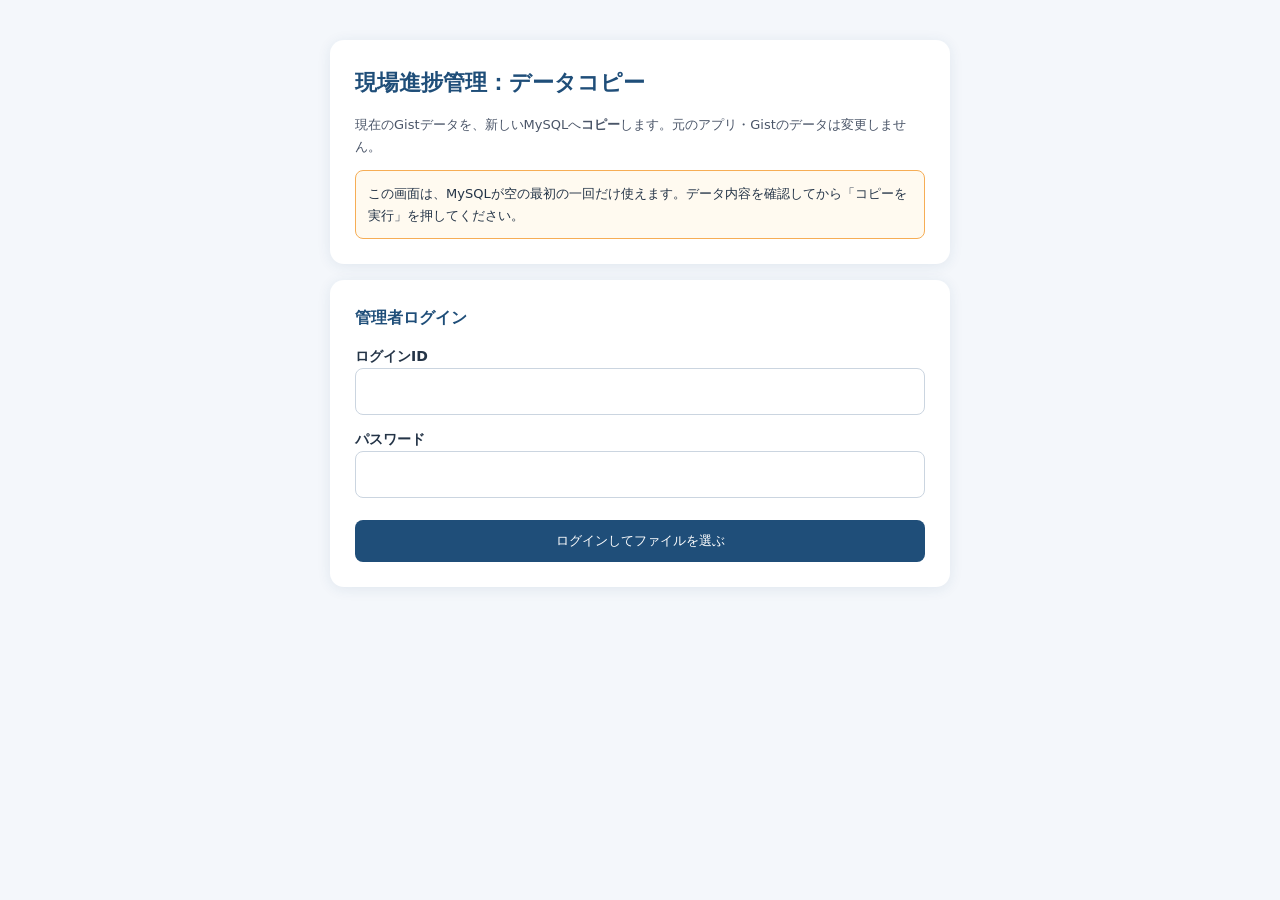
==== migrate.html @ 280b5995 "Add files via upload" ====
<!doctype html>
<html lang="ja">
<meta charset="utf-8">
<meta name="viewport" content="width=device-width,initial-scale=1">
<title>現場進捗管理 — データコピー</title>
<style>
  body{margin:0;background:#f4f7fb;color:#243447;font-family:system-ui,-apple-system,"Yu Gothic",sans-serif;line-height:1.65}
  main{max-width:620px;margin:40px auto;padding:0 18px}
  .card{background:#fff;border-radius:14px;padding:25px;box-shadow:0 2px 14px #1f4e7918;margin-bottom:16px}
  h1{margin:0 0 8px;color:#1f4e79;font-size:22px}h2{font-size:16px;color:#1f4e79;margin-top:0}
  label{display:block;margin:13px 0 4px;font-weight:700;font-size:14px}input{box-sizing:border-box;width:100%;padding:11px;border:1px solid #cbd5e0;border-radius:8px;font:inherit}
  button{margin-top:18px;width:100%;padding:12px;border:0;border-radius:8px;background:#1f4e79;color:#fff;font:700 15px inherit;cursor:pointer}button:disabled{opacity:.55;cursor:wait}
  .note{font-size:13px;color:#4a5568}.warn{background:#fffaf0;border:1px solid #f6ad55;padding:12px;border-radius:8px;font-size:13px}.ok{background:#f0fff4;border:1px solid #9ae6b4;padding:12px;border-radius:8px}.error{background:#fff5f5;border:1px solid #feb2b2;color:#c53030;padding:12px;border-radius:8px}
</style>
<main>
  <div class="card">
    <h1>現場進捗管理：データコピー</h1>
    <p class="note">現在のGistデータを、新しいMySQLへ<strong>コピー</strong>します。元のアプリ・Gistのデータは変更しません。</p>
    <div class="warn">この画面は、MySQLが空の最初の一回だけ使えます。データ内容を確認してから「コピーを実行」を押してください。</div>
  </div>
  <div class="card" id="loginCard">
    <h2>管理者ログイン</h2>
    <label>ログインID<input id="username" autocomplete="username"></label>
    <label>パスワード<input id="password" type="password" autocomplete="current-password"></label>
    <button id="loginButton">ログインしてファイルを選ぶ</button>
    <div id="loginResult"></div>
  </div>
  <div class="card" id="importCard" hidden>
    <h2>コピー元のJSONファイル</h2>
    <p class="note">現在のアプリの「💾 データ保存」で作成したJSONファイルを選択してください。</p>
    <input id="jsonFile" type="file" accept="application/json,.json">
    <div id="fileInfo" class="note"></div>
    <button id="importButton" disabled>コピーを実行</button>
    <div id="importResult"></div>
  </div>
</main>
<script src="pilot-api.js"></script>
<script>
(() => {
  const api = new KanriPilotApi('https://kanri-api.kagunyan.com/public/api/index.php');
  const loginCard=document.getElementById('loginCard'), importCard=document.getElementById('importCard');
  const loginResult=document.getElementById('loginResult'), importResult=document.getElementById('importResult');
  let payload=null;
  const message=(target,text,kind)=>{target.className=kind;target.textContent=text;};
  document.getElementById('loginButton').onclick=async()=>{
    const button=document.getElementById('loginButton');button.disabled=true;loginResult.className='note';loginResult.textContent='';
    try{
      const user=await api.login(document.getElementById('username').value.trim(),document.getElementById('password').value);
      if(user.role!=='admin') throw new Error('データコピーは管理者だけが実行できます。');
      loginCard.hidden=true;importCard.hidden=false;
    }catch(e){message(loginResult,'❌ '+e.message,'error');}finally{button.disabled=false;}
  };
  document.getElementById('jsonFile').onchange=async(e)=>{
    payload=null;document.getElementById('importButton').disabled=true;importResult.textContent='';
    const file=e.target.files[0];if(!file)return;
    try{
      const data=JSON.parse(await file.text());
      if(!Array.isArray(data.sites)||!Array.isArray(data.reports))throw new Error('現場・日報データを含むJSONファイルを選択してください。');
      payload=data;
      document.getElementById('fileInfo').textContent=`確認済み：現場 ${data.sites.length} 件、日報 ${data.reports.length} 件`;
      document.getElementById('importButton').disabled=false;
    }catch(err){message(importResult,'❌ '+err.message,'error');}
  };
  document.getElementById('importButton').onclick=async()=>{
    if(!payload)return;
    if(!confirm(`現場 ${payload.sites.length} 件、日報 ${payload.reports.length} 件を新しいサーバーへコピーします。元のGistは変更しません。実行しますか？`))return;
    const button=document.getElementById('importButton');button.disabled=true;
    try{
      const result=await api.request('/admin/import-gist-snapshot',{method:'POST',headers:{'Content-Type':'application/json'},body:JSON.stringify(payload)});
      message(importResult,`✅ コピー完了：現場 ${result.sites} 件、日報 ${result.reports} 件。試験版ページを再読み込みして確認してください。`,'ok');
    }catch(e){message(importResult,'❌ '+e.message,'error');button.disabled=false;}
  };
})();
</script>
</html>
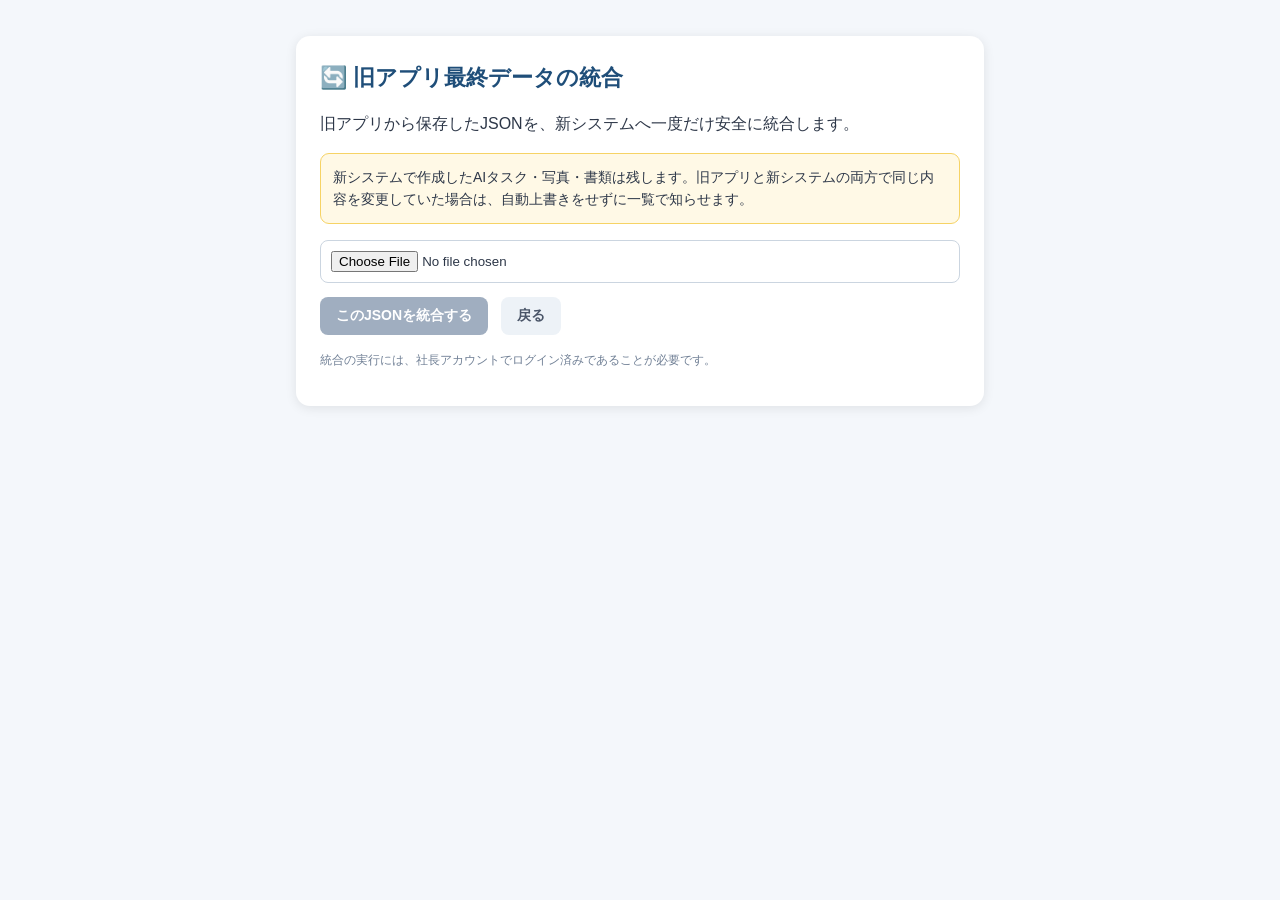
==== commit bce1d9ca: "Add files via upload" ====
--- a/migrate.html
+++ b/migrate.html
@@ -1,75 +1,56 @@
 <!doctype html>
 <html lang="ja">
-<meta charset="utf-8">
-<meta name="viewport" content="width=device-width,initial-scale=1">
-<title>現場進捗管理 — データコピー</title>
-<style>
-  body{margin:0;background:#f4f7fb;color:#243447;font-family:system-ui,-apple-system,"Yu Gothic",sans-serif;line-height:1.65}
-  main{max-width:620px;margin:40px auto;padding:0 18px}
-  .card{background:#fff;border-radius:14px;padding:25px;box-shadow:0 2px 14px #1f4e7918;margin-bottom:16px}
-  h1{margin:0 0 8px;color:#1f4e79;font-size:22px}h2{font-size:16px;color:#1f4e79;margin-top:0}
-  label{display:block;margin:13px 0 4px;font-weight:700;font-size:14px}input{box-sizing:border-box;width:100%;padding:11px;border:1px solid #cbd5e0;border-radius:8px;font:inherit}
-  button{margin-top:18px;width:100%;padding:12px;border:0;border-radius:8px;background:#1f4e79;color:#fff;font:700 15px inherit;cursor:pointer}button:disabled{opacity:.55;cursor:wait}
-  .note{font-size:13px;color:#4a5568}.warn{background:#fffaf0;border:1px solid #f6ad55;padding:12px;border-radius:8px;font-size:13px}.ok{background:#f0fff4;border:1px solid #9ae6b4;padding:12px;border-radius:8px}.error{background:#fff5f5;border:1px solid #feb2b2;color:#c53030;padding:12px;border-radius:8px}
-</style>
-<main>
-  <div class="card">
-    <h1>現場進捗管理：データコピー</h1>
-    <p class="note">現在のGistデータを、新しいMySQLへ<strong>コピー</strong>します。元のアプリ・Gistのデータは変更しません。</p>
-    <div class="warn">この画面は、MySQLが空の最初の一回だけ使えます。データ内容を確認してから「コピーを実行」を押してください。</div>
-  </div>
-  <div class="card" id="loginCard">
-    <h2>管理者ログイン</h2>
-    <label>ログインID<input id="username" autocomplete="username"></label>
-    <label>パスワード<input id="password" type="password" autocomplete="current-password"></label>
-    <button id="loginButton">ログインしてファイルを選ぶ</button>
-    <div id="loginResult"></div>
-  </div>
-  <div class="card" id="importCard" hidden>
-    <h2>コピー元のJSONファイル</h2>
-    <p class="note">現在のアプリの「💾 データ保存」で作成したJSONファイルを選択してください。</p>
-    <input id="jsonFile" type="file" accept="application/json,.json">
-    <div id="fileInfo" class="note"></div>
-    <button id="importButton" disabled>コピーを実行</button>
-    <div id="importResult"></div>
-  </div>
-</main>
-<script src="pilot-api.js"></script>
-<script>
-(() => {
-  const api = new KanriPilotApi('https://kanri-api.kagunyan.com/public/api/index.php');
-  const loginCard=document.getElementById('loginCard'), importCard=document.getElementById('importCard');
-  const loginResult=document.getElementById('loginResult'), importResult=document.getElementById('importResult');
-  let payload=null;
-  const message=(target,text,kind)=>{target.className=kind;target.textContent=text;};
-  document.getElementById('loginButton').onclick=async()=>{
-    const button=document.getElementById('loginButton');button.disabled=true;loginResult.className='note';loginResult.textContent='';
-    try{
-      const user=await api.login(document.getElementById('username').value.trim(),document.getElementById('password').value);
-      if(user.role!=='admin') throw new Error('データコピーは管理者だけが実行できます。');
-      loginCard.hidden=true;importCard.hidden=false;
-    }catch(e){message(loginResult,'❌ '+e.message,'error');}finally{button.disabled=false;}
-  };
-  document.getElementById('jsonFile').onchange=async(e)=>{
-    payload=null;document.getElementById('importButton').disabled=true;importResult.textContent='';
-    const file=e.target.files[0];if(!file)return;
+<head>
+  <meta charset="utf-8">
+  <meta name="viewport" content="width=device-width,initial-scale=1">
+  <title>現場進捗管理・最終データ統合</title>
+  <style>
+    *{box-sizing:border-box}body{margin:0;background:#F4F7FB;color:#2D3748;font-family:-apple-system,BlinkMacSystemFont,"Segoe UI",sans-serif;line-height:1.6}.wrap{max-width:720px;margin:36px auto;padding:0 16px}.card{background:#fff;border-radius:14px;box-shadow:0 2px 12px rgba(0,0,0,.09);padding:24px}.title{color:#1F4E79;font-size:22px;margin:0 0 8px}.notice{background:#FFF9E6;border:1px solid #F6D365;border-radius:9px;padding:12px;margin:16px 0;font-size:14px}.info{display:none;background:#F0F7FF;border:1px solid #90CDF4;border-radius:9px;padding:12px;margin:14px 0;white-space:pre-wrap}.result{display:none;border-radius:9px;padding:12px;margin-top:14px;white-space:pre-wrap}.result.ok{background:#F0FFF4;border:1px solid #9AE6B4;color:#276749}.result.error{background:#FFF5F5;border:1px solid #FEB2B2;color:#C53030}.btn{border:0;border-radius:8px;padding:10px 16px;font-size:14px;font-weight:700;cursor:pointer}.btn-primary{background:#1F4E79;color:#fff}.btn-primary:disabled{background:#A0AEC0;cursor:not-allowed}.btn-secondary{background:#EDF2F7;color:#4A5568;margin-left:8px}input[type=file]{display:block;width:100%;margin:14px 0;padding:10px;border:1px solid #CBD5E0;border-radius:8px;background:#fff}.small{font-size:12px;color:#718096;margin-top:16px}
+  </style>
+</head>
+<body>
+  <main class="wrap"><section class="card">
+    <h1 class="title">🔄 旧アプリ最終データの統合</h1>
+    <p>旧アプリから保存したJSONを、新システムへ一度だけ安全に統合します。</p>
+    <div class="notice">新システムで作成したAIタスク・写真・書類は残します。旧アプリと新システムの両方で同じ内容を変更していた場合は、自動上書きをせずに一覧で知らせます。</div>
+    <input id="json-file" type="file" accept=".json,application/json">
+    <div id="file-info" class="info"></div>
+    <button id="merge-btn" class="btn btn-primary" disabled>このJSONを統合する</button>
+    <button class="btn btn-secondary" onclick="location.href='pilot.html'">戻る</button>
+    <div id="result" class="result"></div>
+    <p class="small">統合の実行には、社長アカウントでログイン済みであることが必要です。</p>
+  </section></main>
+  <script>
+  const API='https://kanri-api.kagunyan.com/public/api/index.php';
+  const TOKEN_KEY='kanri_pilot_access_token';
+  let snapshot=null;
+  const fileInput=document.getElementById('json-file'),info=document.getElementById('file-info'),button=document.getElementById('merge-btn'),result=document.getElementById('result');
+  function showResult(message,ok=false){result.className='result '+(ok?'ok':'error');result.style.display='block';result.textContent=message;}
+  fileInput.addEventListener('change',async()=>{
+    result.style.display='none';snapshot=null;button.disabled=true;info.style.display='none';
+    const file=fileInput.files[0];if(!file)return;
     try{
       const data=JSON.parse(await file.text());
-      if(!Array.isArray(data.sites)||!Array.isArray(data.reports))throw new Error('現場・日報データを含むJSONファイルを選択してください。');
-      payload=data;
-      document.getElementById('fileInfo').textContent=`確認済み：現場 ${data.sites.length} 件、日報 ${data.reports.length} 件`;
-      document.getElementById('importButton').disabled=false;
-    }catch(err){message(importResult,'❌ '+err.message,'error');}
-  };
-  document.getElementById('importButton').onclick=async()=>{
-    if(!payload)return;
-    if(!confirm(`現場 ${payload.sites.length} 件、日報 ${payload.reports.length} 件を新しいサーバーへコピーします。元のGistは変更しません。実行しますか？`))return;
-    const button=document.getElementById('importButton');button.disabled=true;
+      if(!Array.isArray(data.sites)||!Array.isArray(data.reports))throw new Error('現場・日報データが見つかりません。');
+      snapshot=data;info.style.display='block';info.textContent=`確認しました\n現場：${data.sites.length}件\n日報：${data.reports.length}件\n書き出し日時：${data.exportedAt||'不明'}`;button.disabled=false;
+    }catch(e){showResult('JSONを読み取れませんでした。旧アプリの「データ保存」で作成したファイルを選んでください。');}
+  });
+  button.addEventListener('click',async()=>{
+    if(!snapshot)return;
+    const token=localStorage.getItem(TOKEN_KEY)||'';
+    if(!token){showResult('ログイン情報がありません。pilot.htmlで社長としてログインしてから、もう一度この画面を開いてください。');return;}
+    if(!confirm('最終データを統合します。統合中は画面を閉じないでください。'))return;
+    button.disabled=true;button.textContent='統合中…';
     try{
-      const result=await api.request('/admin/import-gist-snapshot',{method:'POST',headers:{'Content-Type':'application/json'},body:JSON.stringify(payload)});
-      message(importResult,`✅ コピー完了：現場 ${result.sites} 件、日報 ${result.reports} 件。試験版ページを再読み込みして確認してください。`,'ok');
-    }catch(e){message(importResult,'❌ '+e.message,'error');button.disabled=false;}
-  };
-})();
-</script>
+      const response=await fetch(API+'/admin/merge-gist-snapshot',{method:'POST',headers:{'Content-Type':'application/json','Authorization':'Bearer '+token},body:JSON.stringify(snapshot)});
+      const body=await response.json().catch(()=>({}));if(!response.ok||body.ok===false)throw new Error(body.error||'統合に失敗しました。');
+      const r=body.result||{};let text=`統合が完了しました。\n\n現場：追加 ${r.sitesAdded||0}件／更新 ${r.sitesUpdated||0}件\n日報：追加 ${r.reportsAdded||0}件／更新 ${r.reportsUpdated||0}件\n新システムに既にあった日報：${r.reportsAlreadyPresent||0}件`;
+      if((r.conflicts||[]).length)text+=`\n\n自動上書きをしなかった要確認項目：${r.conflicts.length}件\n`+(r.conflicts||[]).map(x=>`・${x.type} ${x.name}：${x.reason}`).join('\n');
+      else text+='\n\n競合はありません。pilot.htmlへ戻り、現場・日報を確認してください。';
+      showResult(text,true);
+    }catch(e){showResult('統合できませんでした：'+e.message);}
+    finally{button.disabled=false;button.textContent='このJSONを統合する';}
+  });
+  </script>
+</body>
 </html>
